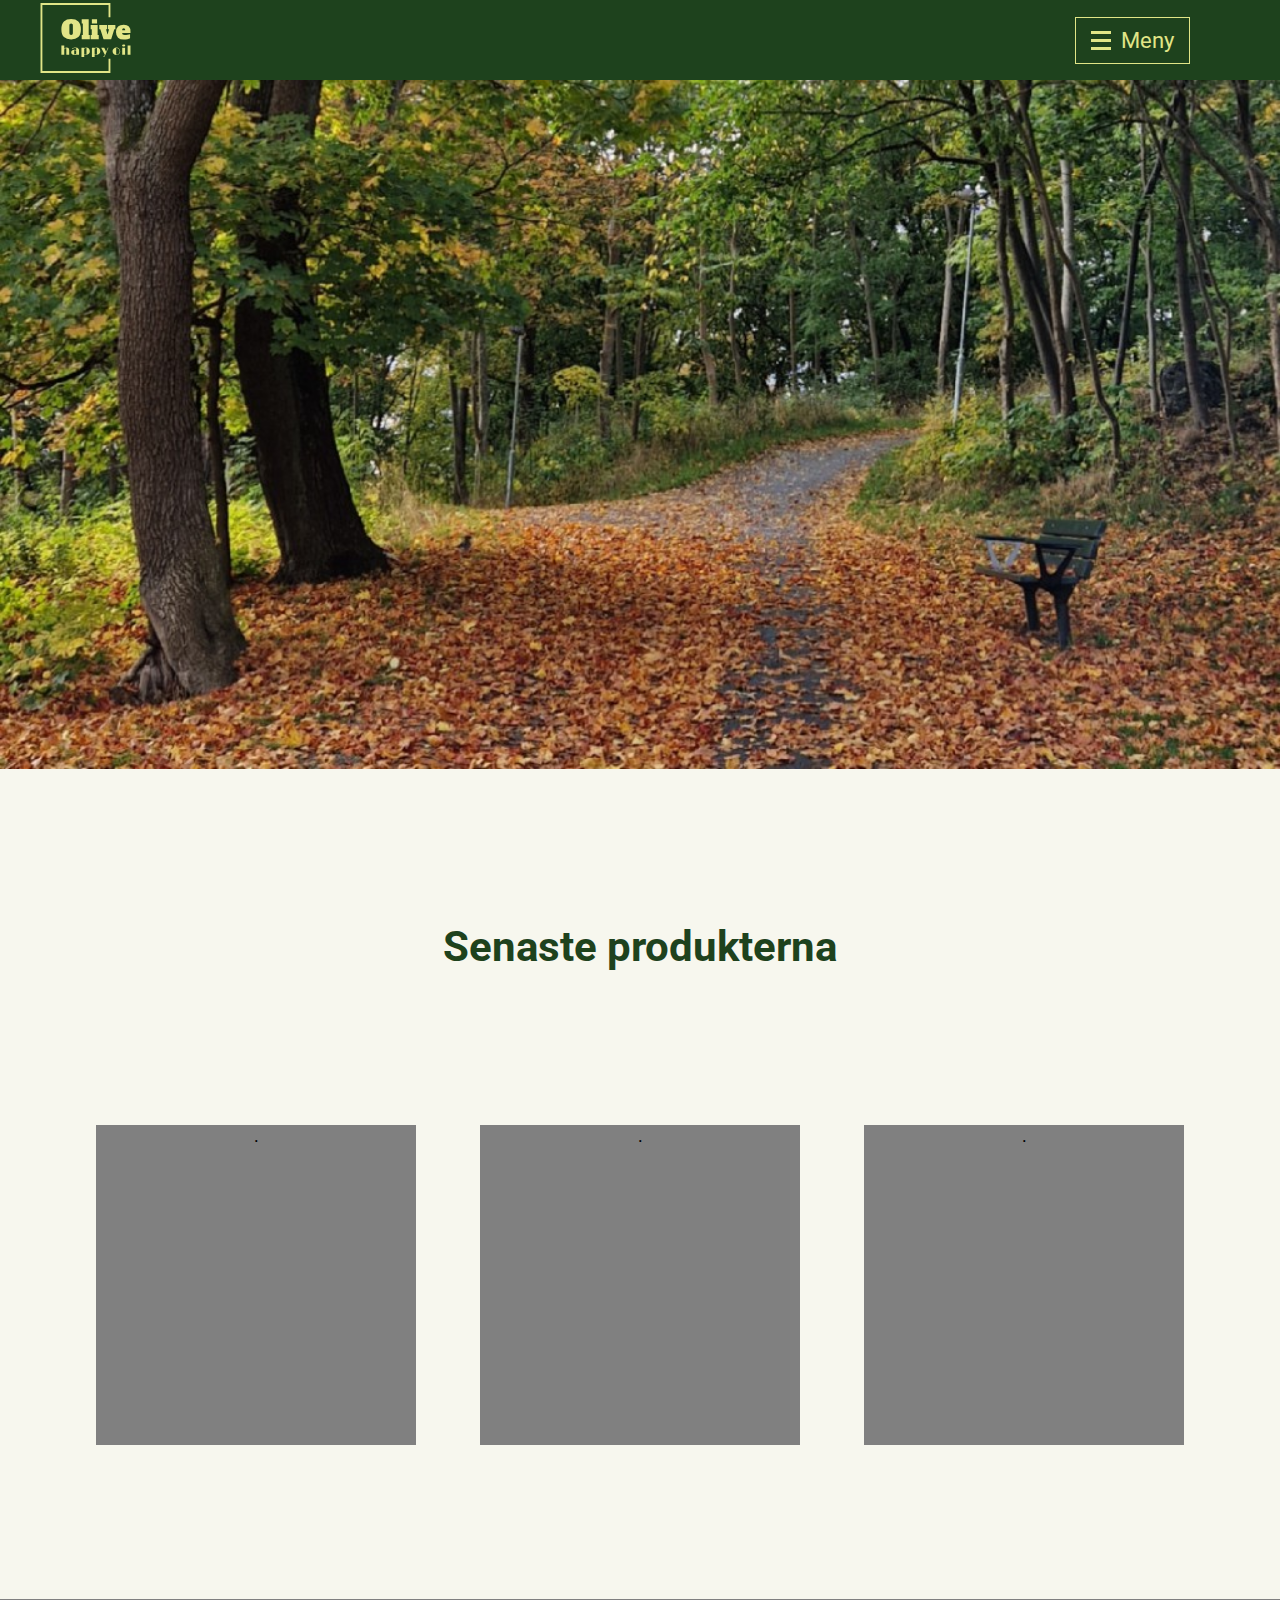
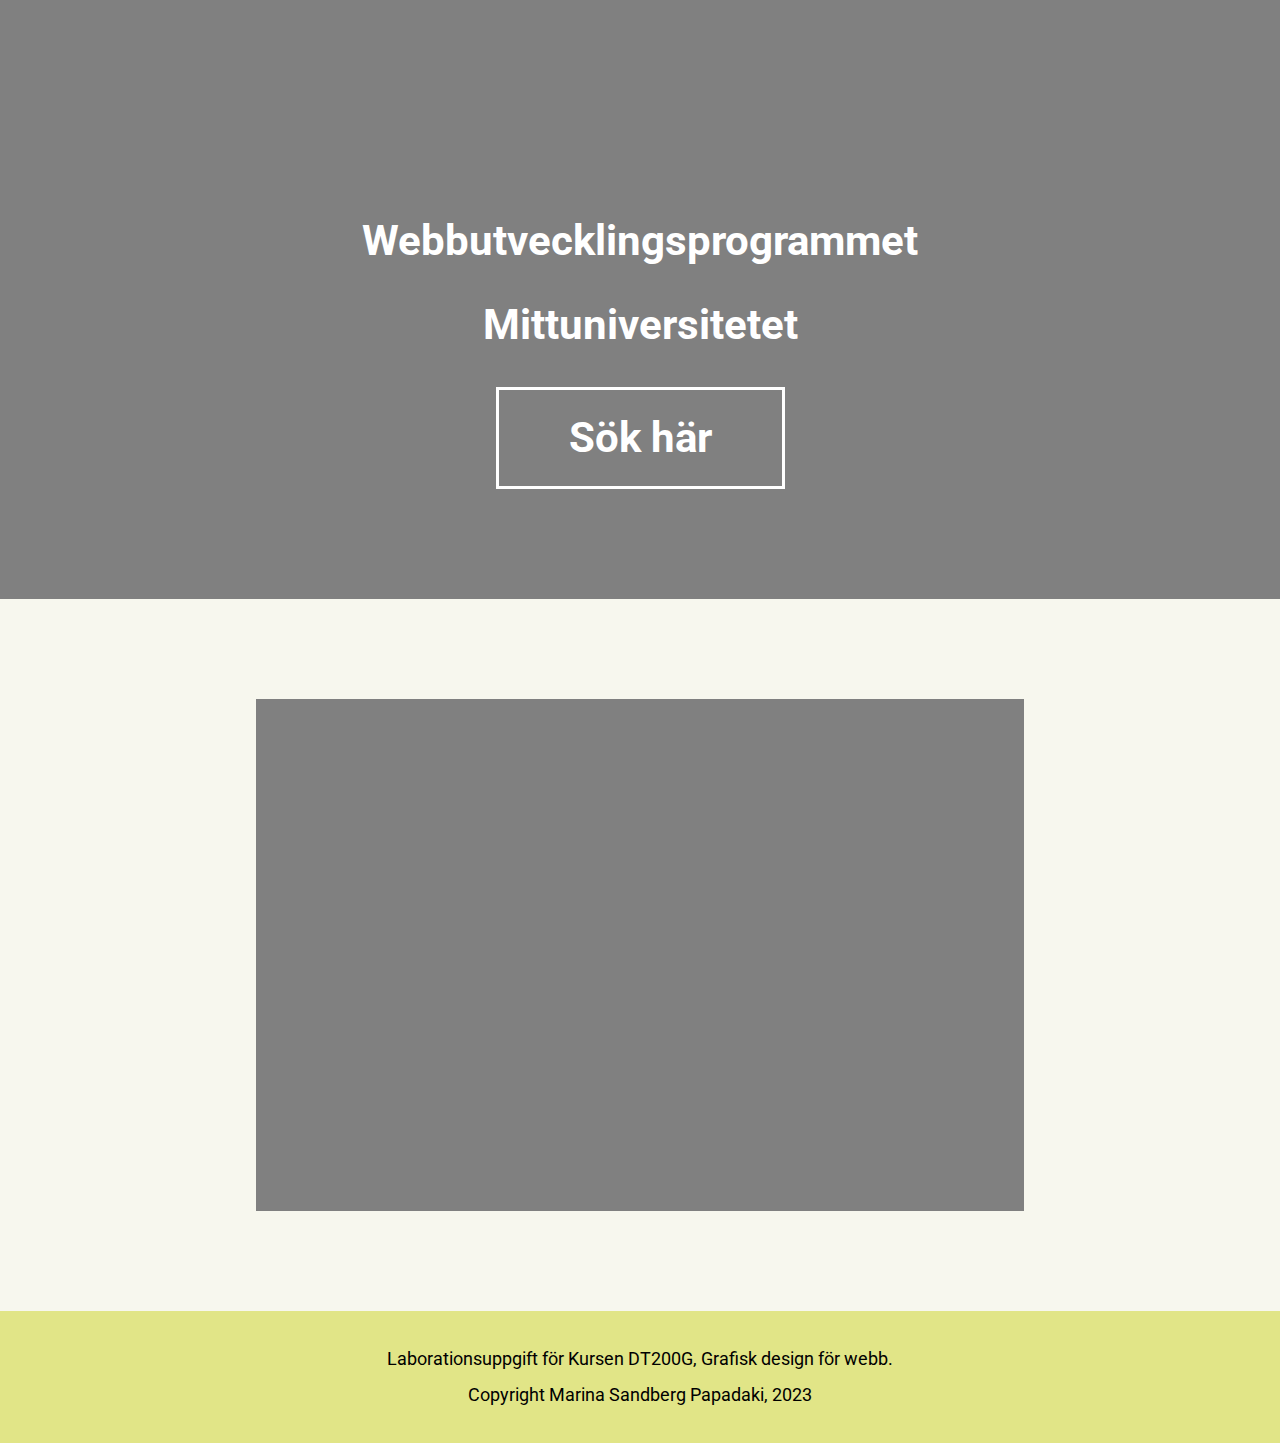
==== index.html @ 4b9b03b2 "banner images and responsiveness" ====
<!DOCTYPE html>
<html lang="en">
<head>
    <meta charset="UTF-8">
    <meta name="viewport" content="width=device-width, initial-scale=1.0">
    <title>Document</title>
    <link rel="preconnect" href="https://fonts.googleapis.com">
<link rel="preconnect" href="https://fonts.gstatic.com" crossorigin>
<link href="https://fonts.googleapis.com/css2?family=Roboto:wght@700&display=swap" rel="stylesheet">
<link rel="preconnect" href="https://fonts.googleapis.com">
<link rel="preconnect" href="https://fonts.gstatic.com" crossorigin>
<link href="https://fonts.googleapis.com/css2?family=Roboto:wght@400;700&display=swap" rel="stylesheet">
    <link rel="stylesheet" href="styles.css">
    <link rel="icon" type="image/x-icon" href="/images/favicon.ico">

</head>
<body>
    <header>
        <picture><a href="index.html"><img id="logo" src="images/logo.svg" alt="logo image"></a></picture>
        <!--Regular menu-->
        <ul id="regular">
            <h6><a href="">STARTSIDA</a></h6>
            <h6><a href="">OM MIG</a></h6>
            <h6><a href="">BILDBEHANDLING</a></h6>
        </ul>
        <!--Burger menu-->
        <button class="menu-btn open" id="open-menu">
            <span class="menu-icon">
                <span class="bars"></span>
                <span class="bars"></span>
                <span class="bars"></span>
            </span>
            <span class="menu-text">Meny</span>
        </button>
        <!-- navigering -->
        <nav id="nav-menu">
            <!-- Knapp som visas om mobilmenyn är utfälld -->
            <button class="menu-btn close" id="close-menu">
                <span class="menu-icon">
                    <span class="bars cross1"></span>
                    <span class="bars cross2"></span>
                </span>
                <span class="menu-text">Stäng</span>
            </button>
            <ul>
                <li><a href="#">Startsida</a></li>
                <li><a href="#">Om oss</a></li>
                <li><a href="#">Nyheter</a></li>
                <li><a href="#">Kontakt</a></li>
            </ul>
        </nav>
    </header>
    <section id="banner">
        <picture>
            <source media="(min-width: 1521px)" srcset="/images/stor_bild.jpg">
            <source media="(min-width: 801px)" srcset="/images/mellan_bild.jpg">
            <img src="/images/liten_bild.jpg">
        </picture>
    </section>
    <section id="products">
        <h1>Senaste produkterna</h1>
        <div>
            <picture class="product">.</picture>
            <picture class="product">.</picture>
            <picture class="product">.</picture>
        </div>
    </section>
    <section id="program">
        <h1 class="nowrap vit-text">Webbutvecklingsprogrammet <br> Mittuniversitetet</h1>
        <h1 class="wrap vit-text">Webbutvecklings-<br>programmet <br> Mittuniversitetet</h1>
        <button><h1 class="vit-text">Sök här</h1></button>
    </section>
    <section id="gif">
        <picture></picture>
    </section>
    <footer>
        Laborationsuppgift för Kursen DT200G, Grafisk design för webb. <br> Copyright Marina Sandberg Papadaki, 2023
    </footer>
    <script src="main.js"></script>
</body>
</html>
---- styles.css ----
* {
    margin: 0;
    padding: 0;
    margin-block: 0;
    padding-inline: 0;
    font-family: 'Roboto', sans-serif;
    font-size: 18px;
}

body {
    background-color: #F7F7EE;
}

h1 {
    font-size: 42px;
    font-weight: bold;
    color:  #1E421D;
}
h2 {
    font-size: 36px;
    font-weight: bold;
    color: #1E421D;
}
h3 {
    font-size: 32px;
    font-weight: bold;
}
h4 {
    font-size: 26px;
    font-weight: bold;
}
h5 {
    font-size: 23px;
    font-weight: bold;
}
h6 {
    font-size: 20px;
    font-weight: bold;
}

header {
    position: fixed;
    width: 100vw;
    background-color:   #1E421D;
    display: grid;
    grid-template-rows: auto;
    grid-template-columns: 60% 40%;
    justify-items:left;
    align-items: center;
    height: 80px;
}
#logo{
    margin-left: 40px;
}
/*-MENU-*/
nav {
    display: none;
    background-color: #1E421D;
    box-shadow: 0 0px 10px rgba(0, 0, 0, 0.71);
    font-size: 1.4em;
    position: absolute;
    right: 0;
    top: 0;
    height: 100vh;
    width: 250px;
}

#open-menu {
    display: none;
}

nav ul {
    width: 100%;
    list-style-type: none;
    text-align: center;
    margin: 0 auto;
    padding: 0;
}

nav li {
    padding: 0.8em 0;
    width: 100%;
}

nav a {
    color: #E1E587;
    text-decoration: none;
    padding: 0 1em;
}

nav li:hover {
    font-weight: bold;
    cursor: pointer;
}

/* Meny knapp, öppna meny */
.menu-btn {
    display: flex;
    align-items: center;
    padding: 8px 15px;
    border: #E1E587 solid 1.5px;
    cursor: pointer;
}

.open {
    margin: 0 0 0 24vw;
}

.menu-btn:hover {
    box-shadow: 0 0px 5px  #E1E587;;
}

.menu-icon {
    margin-right: 10px;
}

/* de tre svarta strecken (hamburg-icon) */
.bars {
    display: block;
    width: 20px;
    height: 3px;
    background-color: #E1E587;
    margin: 5px 0;
}

.menu-text {
    font-size: 1.2em;
    color: #E1E587;
}

/* Meny knapp, stäng */
.close {
    margin: 1em 1.5em;
    padding: 10px 15px;
}

/* Roterar två lodräda streck, till ett kryss */
.cross1 {
    width: 25px;
    transform: rotate(45deg);
    position: relative;
    top: 5px;
}

.cross2 {
    width: 25px;
    transform: rotate(135deg);
    position: relative;
    top: -3px;
}

#regular {
    margin-left: 210px;
    display: grid;
    grid-template-rows: auto;
    grid-template-columns: max-content max-content max-content;
    column-gap: 30px;
}

#regular a {
    text-decoration: none;
    color:#E1E587;
}

#banner picture{
    display: block;
    width: 100%;
    max-width: 100%;
    height: auto;
}

#banner picture img {
    display: block;
    width: 100%;
    height: auto;
}

#products {
    margin: 3vw 10vw 12vw 10vw;
    text-align: center;
}

.product {
    background-color: grey;
    height: 20vw;
    width: 20vw;
}

#products div {
    margin-top: 50px;
    display: grid;
    grid-template-rows: auto;
    grid-template-columns: auto auto auto;
    justify-items: center;
    align-items: center;
}

#program {
    height: 400px;
    background-color: grey;
    text-align: center;
    padding-top: 200px;
}

.vit-text {
    color: white;
    line-height: 2;
}

.wrap {
    display: none;
}

button {
    border: solid 3px white;
    background-color: transparent;
    margin-top: 20px;
    padding: 6px 70px;
    box-shadow: 3;
}

#gif {
    display: block;
    margin-left: auto;
    margin-right: auto;
    height: 30vw;
    width: 40vw;
    margin-top: 150px;
    margin-bottom: 150px;
    background-color: grey;
    justify-content: center;
}

footer {
    background-color: #E1E587;
    text-align: center;
    padding-top: 30px;
    padding-bottom: 30px;
    line-height: 2;
}

/*-RESPONSIVENESS-*/

@media only screen and (max-width: 1521px) {
    #regular {
        display: none;
    }
    #open-menu {
        display:flex;
    }
    .product {
        height: 25vw;
        width: 25vw;
    }
    #products {
        margin: 12vw 5vw 12vw 5vw;
        text-align: center;
    }
    #products div {
        margin-top: 12vw;
    }
    #gif {
        height: 40vw;
        width: 60vw;
        margin-top: 100px;
        margin-bottom: 100px;
    }
}

@media only screen and (max-width: 801px) {
    .open {
        margin: 0 0 0 10vw;
    }
    .product {
        height: 60vw;
        width: 60vw;
    }
    #products div {
        display: grid;
        grid-template-rows: auto auto auto;
        grid-template-columns: auto;
        row-gap: 20px;
        place-items: center;
    }
    .nowrap {
        display: none;
    }
    .wrap{
        display: contents;
    }
    #gif {
        height: 40vw;
        width: 60vw;
        margin-top: 100px;
        margin-bottom: 100px;
    }
}
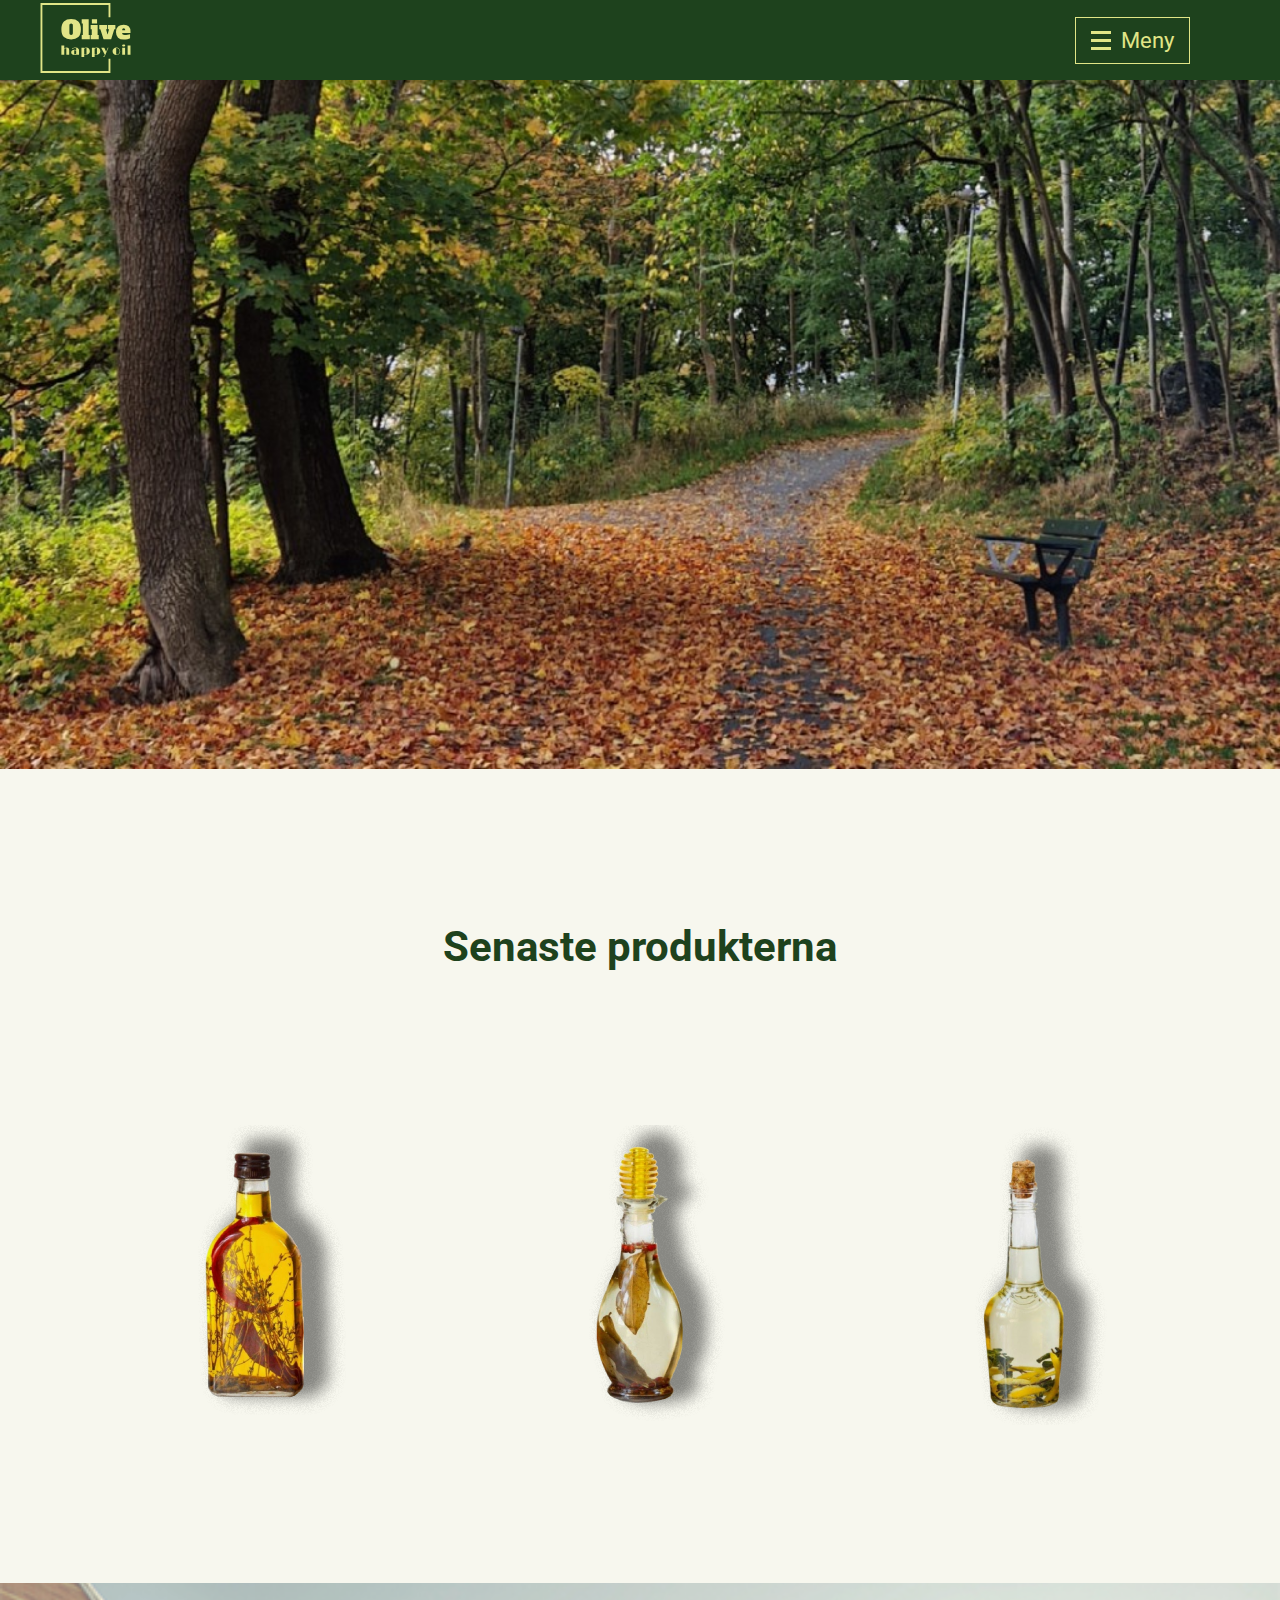
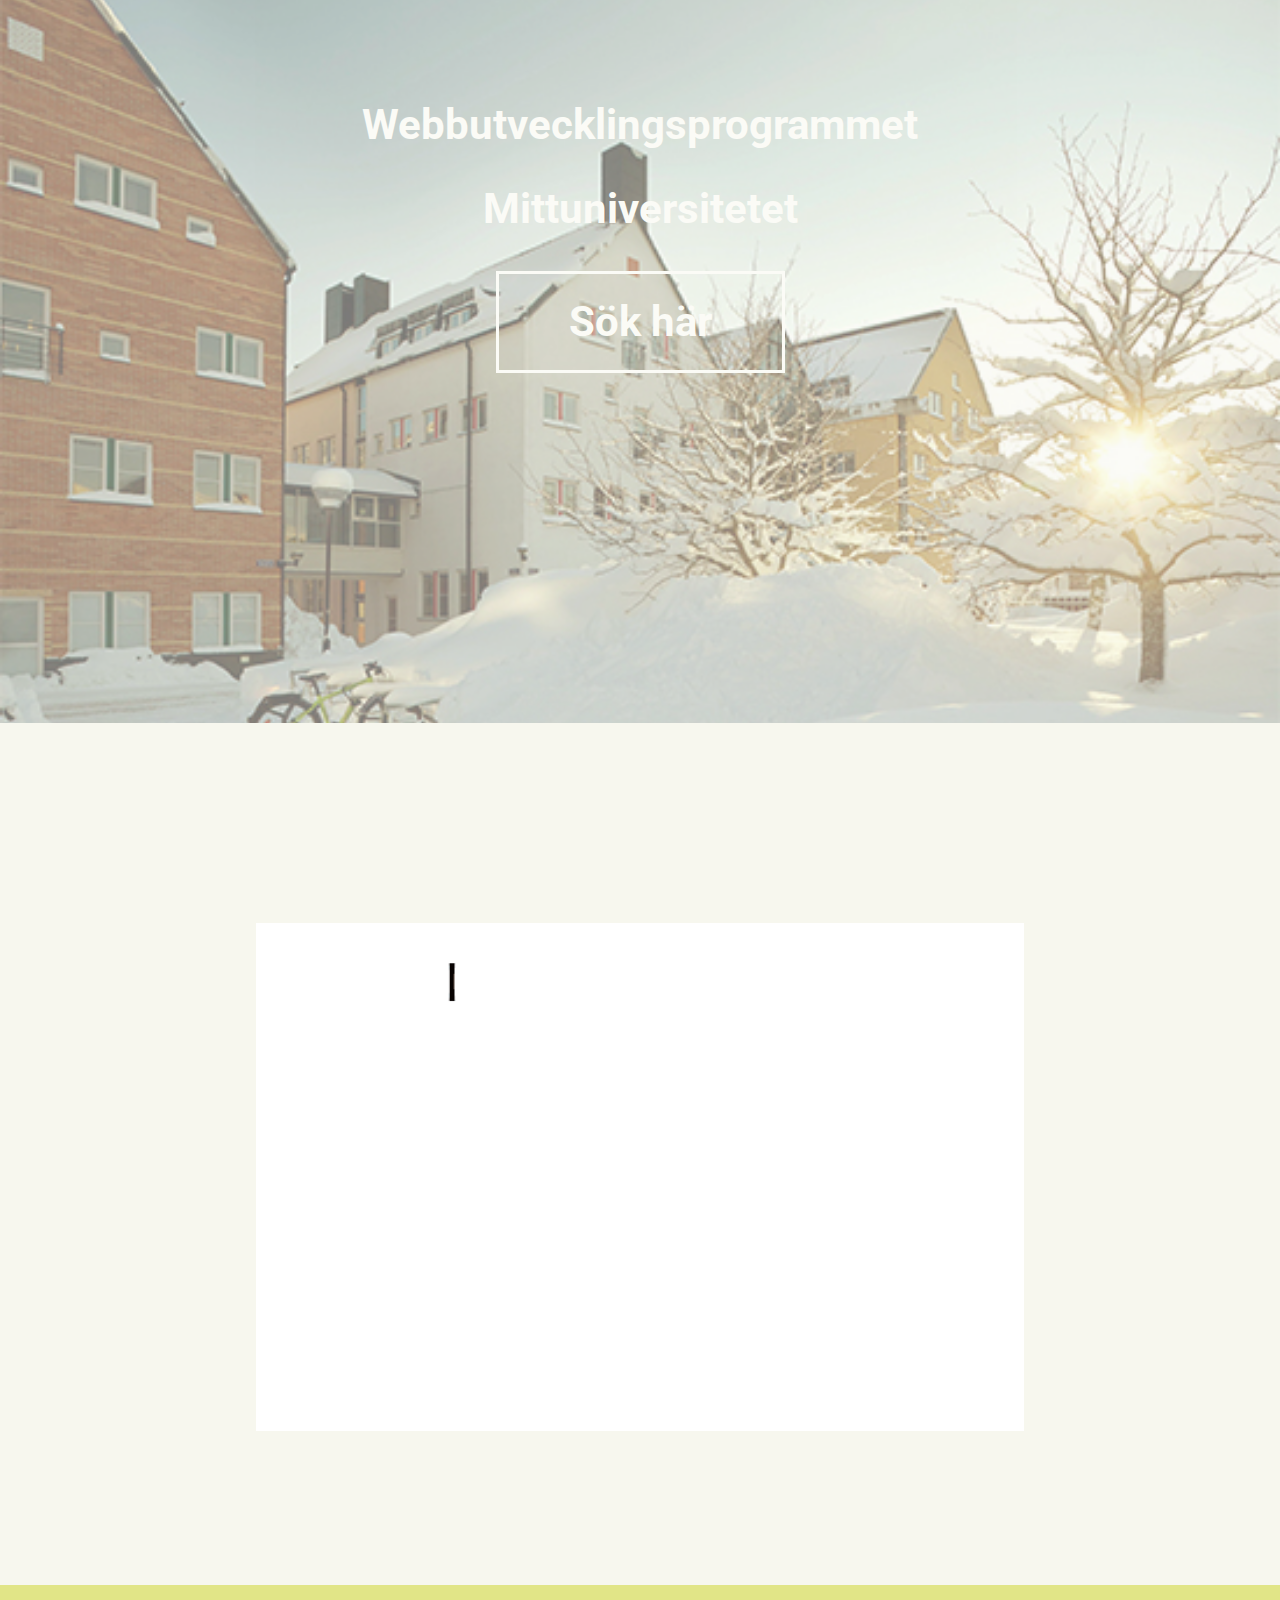
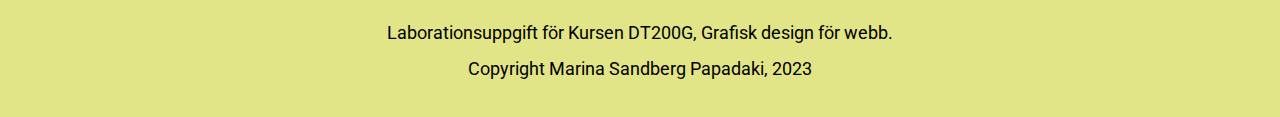
==== commit 397d9063: "gif" ====
--- a/index.html
+++ b/index.html
@@ -19,9 +19,9 @@
         <picture><a href="index.html"><img id="logo" src="images/logo.svg" alt="logo image"></a></picture>
         <!--Regular menu-->
         <ul id="regular">
-            <h6><a href="">STARTSIDA</a></h6>
-            <h6><a href="">OM MIG</a></h6>
-            <h6><a href="">BILDBEHANDLING</a></h6>
+            <h6><a href="index.html">STARTSIDA</a></h6>
+            <h6><a href="om mig.html">OM MIG</a></h6>
+            <h6><a href="bildbehandling.html">BILDBEHANDLING</a></h6>
         </ul>
         <!--Burger menu-->
         <button class="menu-btn open" id="open-menu">
@@ -43,10 +43,9 @@
                 <span class="menu-text">Stäng</span>
             </button>
             <ul>
-                <li><a href="#">Startsida</a></li>
-                <li><a href="#">Om oss</a></li>
-                <li><a href="#">Nyheter</a></li>
-                <li><a href="#">Kontakt</a></li>
+                <li><a href="index.html">Startsida</a></li>
+                <li><a href="om mig.html">Om mig</a></li>
+                <li><a href="bildbehandling.html">Bildbehandling</a></li>
             </ul>
         </nav>
     </header>
@@ -60,9 +59,9 @@
     <section id="products">
         <h1>Senaste produkterna</h1>
         <div>
-            <picture class="product">.</picture>
-            <picture class="product">.</picture>
-            <picture class="product">.</picture>
+            <picture class="product"><img src="/images/frilaggning01.png"></picture>
+            <picture class="product"><img src="/images/frilaggning02.png"></picture>
+            <picture class="product"><img src="/images/frilaggning03.png"></picture>
         </div>
     </section>
     <section id="program">
@@ -71,7 +70,7 @@
         <button><h1 class="vit-text">Sök här</h1></button>
     </section>
     <section id="gif">
-        <picture></picture>
+        <img src="/images/reklam_banner.gif" alt="reklam banner">
     </section>
     <footer>
         Laborationsuppgift för Kursen DT200G, Grafisk design för webb. <br> Copyright Marina Sandberg Papadaki, 2023
--- a/styles.css
+++ b/styles.css
@@ -175,15 +175,9 @@
     height: auto;
 }
 
-#products {
+#products, #about {
     margin: 3vw 10vw 12vw 10vw;
     text-align: center;
-}
-
-.product {
-    background-color: grey;
-    height: 20vw;
-    width: 20vw;
 }
 
 #products div {
@@ -195,11 +189,69 @@
     align-items: center;
 }
 
+#products div img {
+    grid-row: 1 / 4;
+    grid-column: 1;
+}
+
+#bildbehandling {
+    margin: 3vw 10vw 6vw 10vw;
+    display: grid;
+    grid-template-rows: auto;
+    grid-template-columns: auto;
+    place-items: center;
+    text-align: center;
+}
+
+.behandlade img {
+    width: 35vw;
+    height: auto;
+    margin: 30px;
+}
+
+#bildbehandling div {
+    display: grid;
+    grid-template-rows: auto;
+    grid-template-columns: auto auto;
+    justify-items: center;
+    align-items: center;
+}
+
+#name {
+    grid-row: 1;
+    grid-column: 2;
+}
+
+#about>div {
+    margin-top: 50px;
+    display: grid;
+    grid-template-rows: auto;
+    grid-template-columns: auto auto;
+    place-items: auto;
+    padding: 30px;
+    column-gap: 60px;
+}
+
+.about-text {
+    margin: 20px;
+    line-height: 30px;
+    text-align: justify;
+}
+#profile img{
+    border-radius: 500px;
+}
 #program {
-    height: 400px;
-    background-color: grey;
+    height: 25vw;
+    width: 100vw;
+    align-items: center;
     text-align: center;
     padding-top: 200px;
+    background-image: url("/images/fargsticka.jpg");
+    position: relative;
+    z-index: -1;
+    opacity: 0.5;
+    background-size: cover;
+    background-position: center;
 }
 
 .vit-text {
@@ -219,16 +271,9 @@
     box-shadow: 3;
 }
 
-#gif {
-    display: block;
-    margin-left: auto;
-    margin-right: auto;
-    height: 30vw;
-    width: 40vw;
-    margin-top: 150px;
-    margin-bottom: 150px;
-    background-color: grey;
-    justify-content: center;
+#gif img{
+    width: 60vw;
+    margin: 150px auto 150px 20vw ;
 }
 
 footer {
@@ -248,10 +293,6 @@
     #open-menu {
         display:flex;
     }
-    .product {
-        height: 25vw;
-        width: 25vw;
-    }
     #products {
         margin: 12vw 5vw 12vw 5vw;
         text-align: center;
@@ -259,22 +300,59 @@
     #products div {
         margin-top: 12vw;
     }
-    #gif {
-        height: 40vw;
+    #program{
+        padding-top: 100px;
+        height: 50vw;
+        margin-top: 100px;
+        margin-bottom: 50px;
+    }
+}
+
+@media only screen and (max-width: 751px) {
+    .open {
+        margin: 0 0 0 8vw;
+    }
+    .nowrap {
+        display: none;
+    }
+    .wrap{
+        display: contents;
+    }
+    h1 {
+        font-size: 30px;
+    }
+    #program{
+        padding-top: 40px;
+        height: 75vw;
+        margin-top: 50px;
+        margin-bottom: 50px;
+    }
+
+
+    .behandlade img {
         width: 60vw;
-        margin-top: 100px;
-        margin-bottom: 100px;
-    }
-}
-
-@media only screen and (max-width: 801px) {
-    .open {
-        margin: 0 0 0 10vw;
-    }
-    .product {
-        height: 60vw;
-        width: 60vw;
-    }
+    }
+    
+    #bildbehandling div {
+        display: grid;
+        grid-template-rows: auto auto;
+        grid-template-columns: auto;
+    }
+
+    #profile img{
+        width: 70vw;
+        border-radius: 500px;
+    }
+    #about>div {
+        padding: 10px;
+    }
+    .about-text {
+        margin: 10px;
+        line-height: 30px;
+    }
+}
+
+@media only screen and (max-width: 1000px) {
     #products div {
         display: grid;
         grid-template-rows: auto auto auto;
@@ -282,16 +360,12 @@
         row-gap: 20px;
         place-items: center;
     }
-    .nowrap {
-        display: none;
-    }
-    .wrap{
-        display: contents;
-    }
-    #gif {
-        height: 40vw;
-        width: 60vw;
-        margin-top: 100px;
-        margin-bottom: 100px;
+    #about>div {
+        row-gap: 30px;
+        grid-template-columns: auto;
+    }
+    #gif img{
+        width: 80vw;
+        margin: 100px auto 100px 10vw ;
     }
 }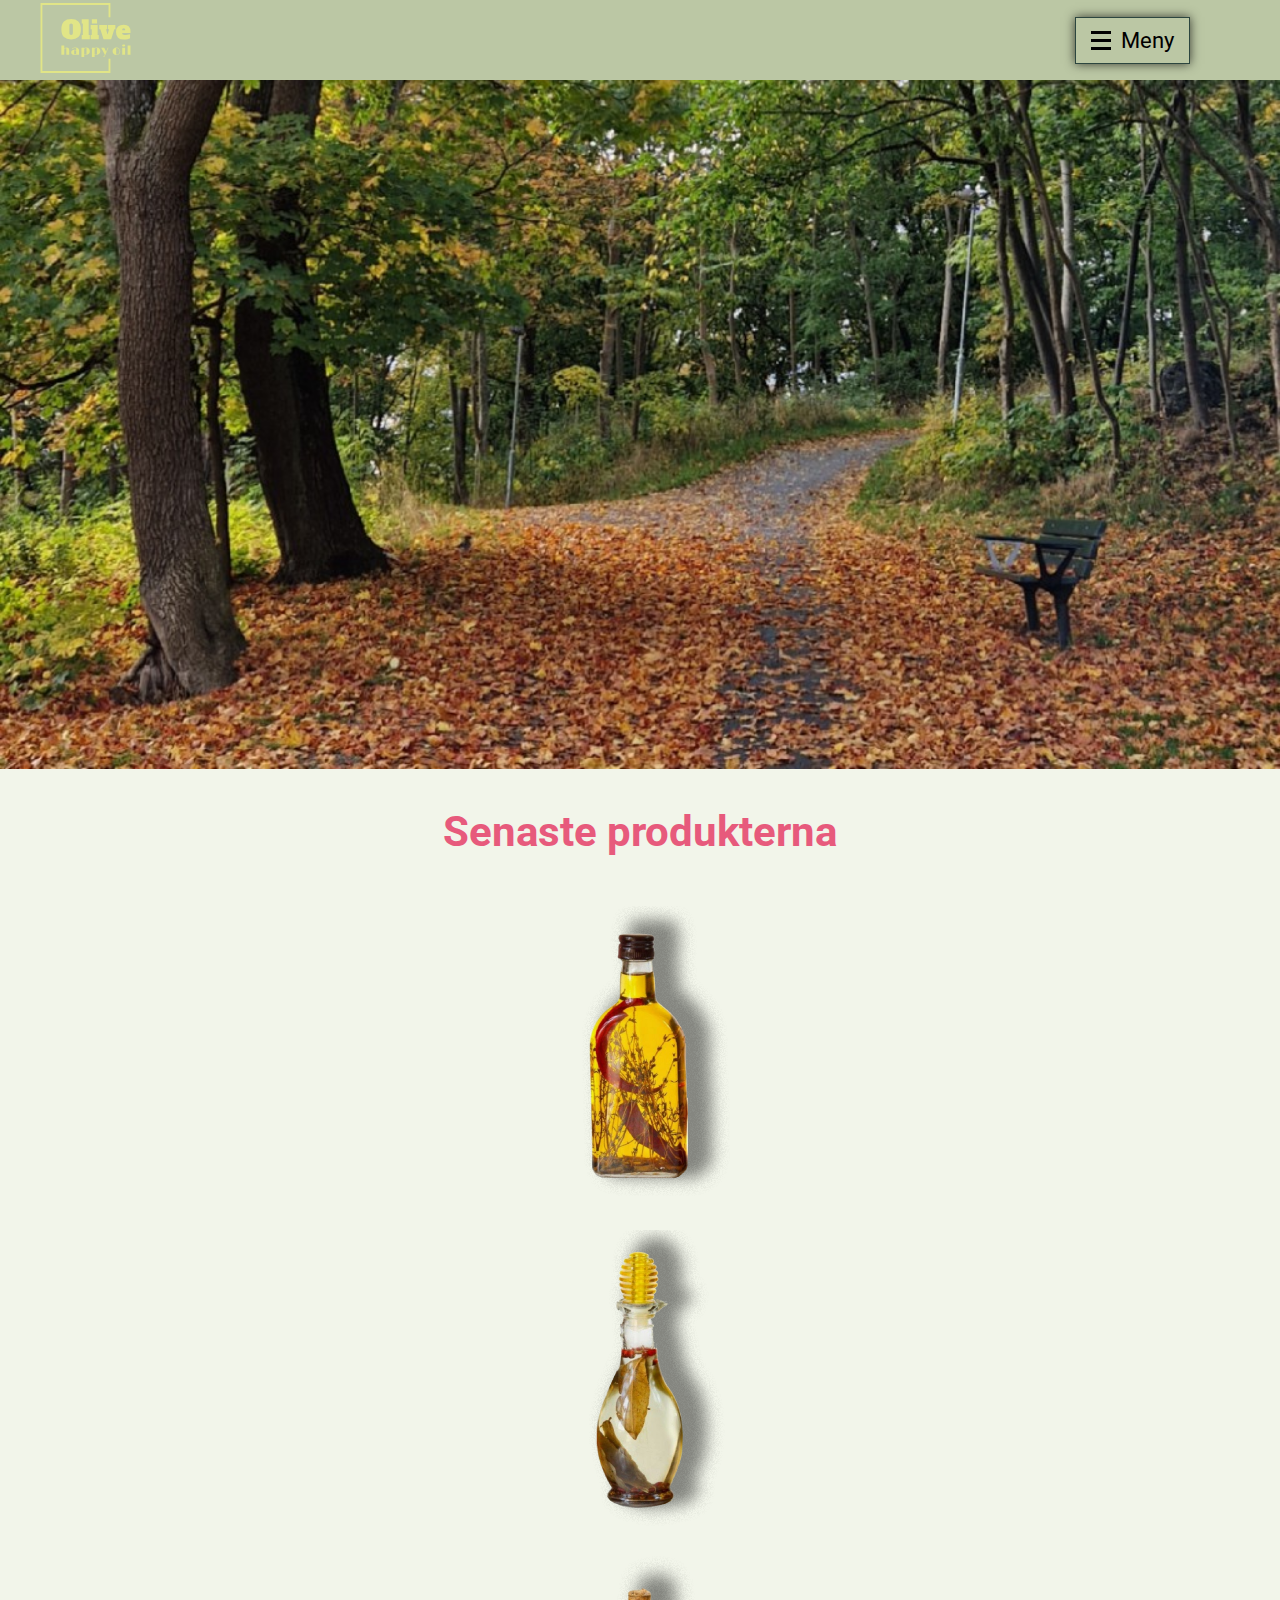
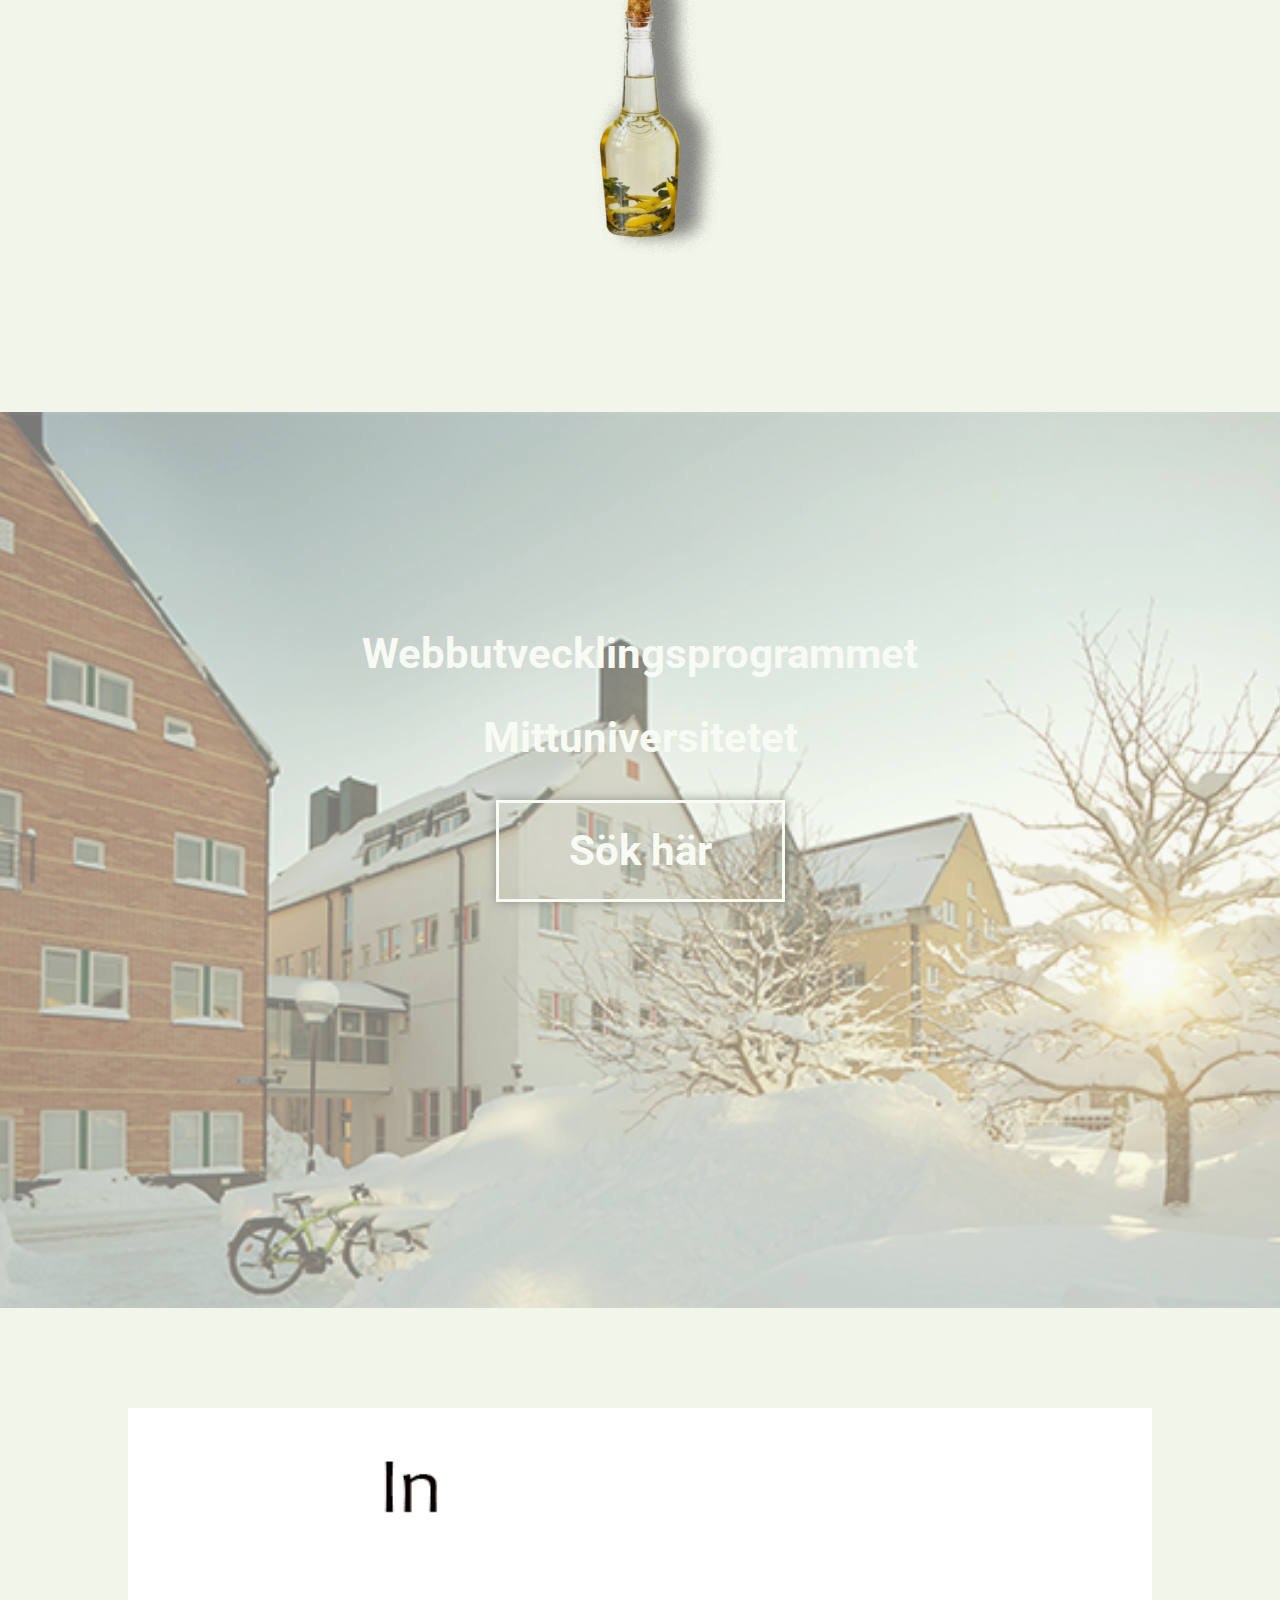
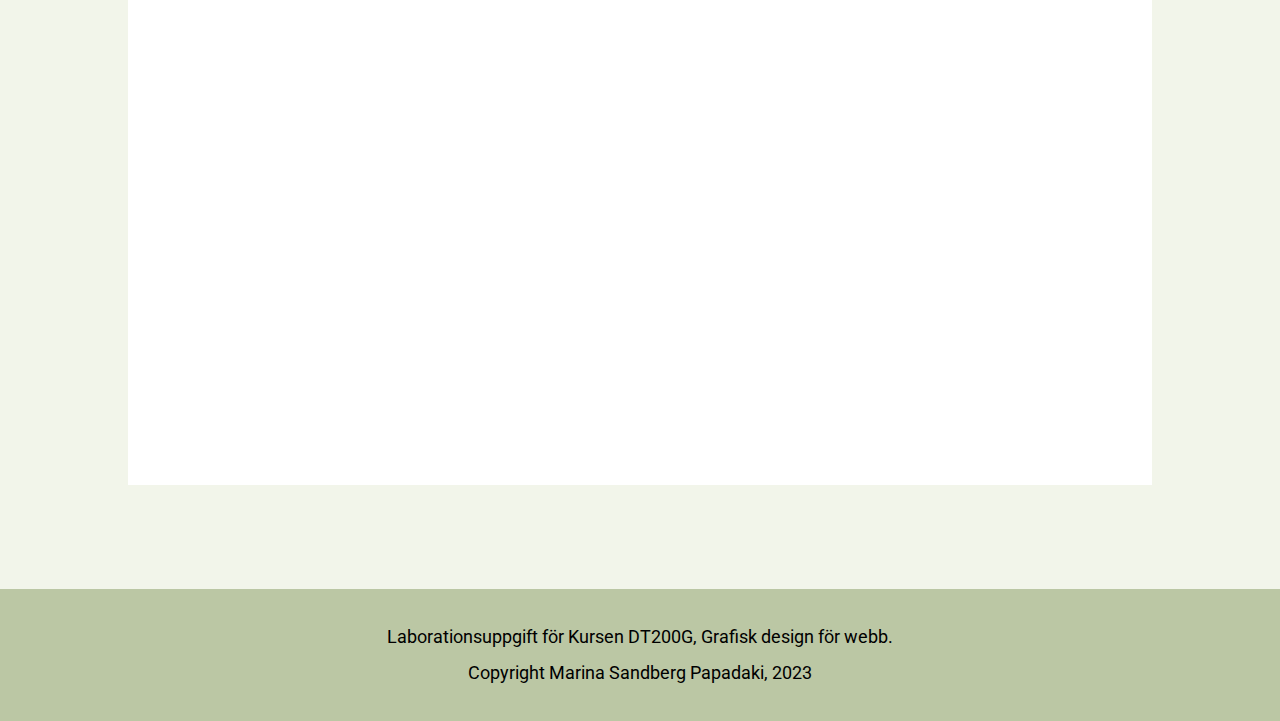
==== commit 8b69059a: "div" ====
--- a/index.html
+++ b/index.html
@@ -11,7 +11,7 @@
 <link rel="preconnect" href="https://fonts.gstatic.com" crossorigin>
 <link href="https://fonts.googleapis.com/css2?family=Roboto:wght@400;700&display=swap" rel="stylesheet">
     <link rel="stylesheet" href="styles.css">
-    <link rel="icon" type="image/x-icon" href="/images/favicon.ico">
+    <link rel="icon" type="image/x-icon" href="images/favicon.ico">
 
 </head>
 <body>
@@ -43,38 +43,38 @@
                 <span class="menu-text">Stäng</span>
             </button>
             <ul>
-                <li><a href="index.html">Startsida</a></li>
-                <li><a href="om mig.html">Om mig</a></li>
-                <li><a href="bildbehandling.html">Bildbehandling</a></li>
+                <li><a href="index.html">STARTSIDA</a></li>
+                <li><a href="om mig.html">OM MIG</a></li>
+                <li><a href="bildbehandling.html">BILDBEHANDLING</a></li>
             </ul>
         </nav>
     </header>
     <section id="banner">
         <picture>
-            <source media="(min-width: 1521px)" srcset="/images/stor_bild.jpg">
-            <source media="(min-width: 801px)" srcset="/images/mellan_bild.jpg">
-            <img src="/images/liten_bild.jpg">
+            <source media="(min-width: 1521px)" srcset="images/stor_bild.jpg">
+            <source media="(min-width: 801px)" srcset="images/mellan_bild.jpg">
+            <img src="images/liten_bild.jpg">
         </picture>
     </section>
     <section id="products">
         <h1>Senaste produkterna</h1>
         <div>
-            <picture class="product"><img src="/images/frilaggning01.png"></picture>
-            <picture class="product"><img src="/images/frilaggning02.png"></picture>
-            <picture class="product"><img src="/images/frilaggning03.png"></picture>
+            <picture class="product"><img src="images/frilaggning01.png"></picture>
+            <picture class="product"><img src="images/frilaggning02.png"></picture>
+            <picture class="product"><img src="images/frilaggning03.png"></picture>
         </div>
     </section>
     <section id="program">
         <h1 class="nowrap vit-text">Webbutvecklingsprogrammet <br> Mittuniversitetet</h1>
-        <h1 class="wrap vit-text">Webbutvecklings-<br>programmet <br> Mittuniversitetet</h1>
+        <h1 class="wrap vit-text">Webbutvecklings-<br>programmet <br> Mittuniversitetet <br></h1>
         <button><h1 class="vit-text">Sök här</h1></button>
     </section>
     <section id="gif">
-        <img src="/images/reklam_banner.gif" alt="reklam banner">
+        <img src="images/reklam_banner.gif" alt="reklam banner">
     </section>
     <footer>
         Laborationsuppgift för Kursen DT200G, Grafisk design för webb. <br> Copyright Marina Sandberg Papadaki, 2023
     </footer>
     <script src="main.js"></script>
 </body>
-</html>+</html>
--- a/styles.css
+++ b/styles.css
@@ -5,43 +5,54 @@
     padding-inline: 0;
     font-family: 'Roboto', sans-serif;
     font-size: 18px;
+    box-sizing: border-box;
 }
 
 body {
-    background-color: #F7F7EE;
+    background-color: #F2F5EA;
+    margin: 0;
+    overflow-x: hidden;
+    --pink:#E75A7C;
+    --dark:#2C463F;
+    --green:#BBC7A4;
+    
 }
 
 h1 {
     font-size: 42px;
     font-weight: bold;
-    color:  #1E421D;
+    color:  var(--pink);
 }
 h2 {
     font-size: 36px;
     font-weight: bold;
-    color: #1E421D;
+    color: var(--pink);
 }
 h3 {
     font-size: 32px;
     font-weight: bold;
+    color: var(--dark);
 }
 h4 {
     font-size: 26px;
     font-weight: bold;
+    color: var(--dark);
 }
 h5 {
     font-size: 23px;
     font-weight: bold;
+    color: var(--dark);
 }
 h6 {
     font-size: 20px;
     font-weight: bold;
+    color: var(--dark);
 }
 
 header {
     position: fixed;
     width: 100vw;
-    background-color:   #1E421D;
+    background-color:var(--green);
     display: grid;
     grid-template-rows: auto;
     grid-template-columns: 60% 40%;
@@ -55,7 +66,7 @@
 /*-MENU-*/
 nav {
     display: none;
-    background-color: #1E421D;
+    background-color: var(--green);
     box-shadow: 0 0px 10px rgba(0, 0, 0, 0.71);
     font-size: 1.4em;
     position: absolute;
@@ -83,7 +94,7 @@
 }
 
 nav a {
-    color: #E1E587;
+    color: black;
     text-decoration: none;
     padding: 0 1em;
 }
@@ -98,7 +109,7 @@
     display: flex;
     align-items: center;
     padding: 8px 15px;
-    border: #E1E587 solid 1.5px;
+    border: var(--dark) solid 1.5px;
     cursor: pointer;
 }
 
@@ -107,7 +118,7 @@
 }
 
 .menu-btn:hover {
-    box-shadow: 0 0px 5px  #E1E587;;
+    box-shadow: 0 0px 5px  var(--dark);;
 }
 
 .menu-icon {
@@ -119,13 +130,13 @@
     display: block;
     width: 20px;
     height: 3px;
-    background-color: #E1E587;
+    background-color: black;
     margin: 5px 0;
 }
 
 .menu-text {
     font-size: 1.2em;
-    color: #E1E587;
+    color: black;
 }
 
 /* Meny knapp, stäng */
@@ -159,24 +170,28 @@
 
 #regular a {
     text-decoration: none;
-    color:#E1E587;
-}
-
-#banner picture{
+    color:black;
+}
+#banner {
+    overflow: hidden;
+    max-width: 100vw;
+}
+
+#banner picture img {
+    width: 100%;
+    height: auto; 
     display: block;
-    width: 100%;
-    max-width: 100%;
-    height: auto;
-}
-
-#banner picture img {
-    display: block;
-    width: 100%;
-    height: auto;
+    margin: 0 auto;
 }
 
 #products, #about {
-    margin: 3vw 10vw 12vw 10vw;
+    margin: 3vw auto 12vw auto;
+    text-align: center;
+}
+
+#products {
+    width: 60vw;
+    place-items: center;
     text-align: center;
 }
 
@@ -246,7 +261,7 @@
     align-items: center;
     text-align: center;
     padding-top: 200px;
-    background-image: url("/images/fargsticka.jpg");
+    background-image: url("images/fargsticka.jpg");
     position: relative;
     z-index: -1;
     opacity: 0.5;
@@ -268,7 +283,7 @@
     background-color: transparent;
     margin-top: 20px;
     padding: 6px 70px;
-    box-shadow: 3;
+    box-shadow: 0 0px 10px rgba(0, 0, 0, 0.71);
 }
 
 #gif img{
@@ -277,7 +292,8 @@
 }
 
 footer {
-    background-color: #E1E587;
+    width: 100vw;
+    background-color: var(--green);
     text-align: center;
     padding-top: 30px;
     padding-bottom: 30px;
@@ -286,17 +302,7 @@
 
 /*-RESPONSIVENESS-*/
 
-@media only screen and (max-width: 1521px) {
-    #regular {
-        display: none;
-    }
-    #open-menu {
-        display:flex;
-    }
-    #products {
-        margin: 12vw 5vw 12vw 5vw;
-        text-align: center;
-    }
+@media only screen and (min-width: 1501px) {
     #products div {
         margin-top: 12vw;
     }
@@ -328,7 +334,6 @@
         margin-bottom: 50px;
     }
 
-
     .behandlade img {
         width: 60vw;
     }
@@ -352,7 +357,13 @@
     }
 }
 
-@media only screen and (max-width: 1000px) {
+@media only screen and (max-width: 1500px) {
+    #regular {
+        display: none;
+    }
+    #open-menu {
+        display:flex;
+    }
     #products div {
         display: grid;
         grid-template-rows: auto auto auto;
@@ -360,6 +371,10 @@
         row-gap: 20px;
         place-items: center;
     }
+
+    #program{
+        height: 70vw;
+    }
     #about>div {
         row-gap: 30px;
         grid-template-columns: auto;
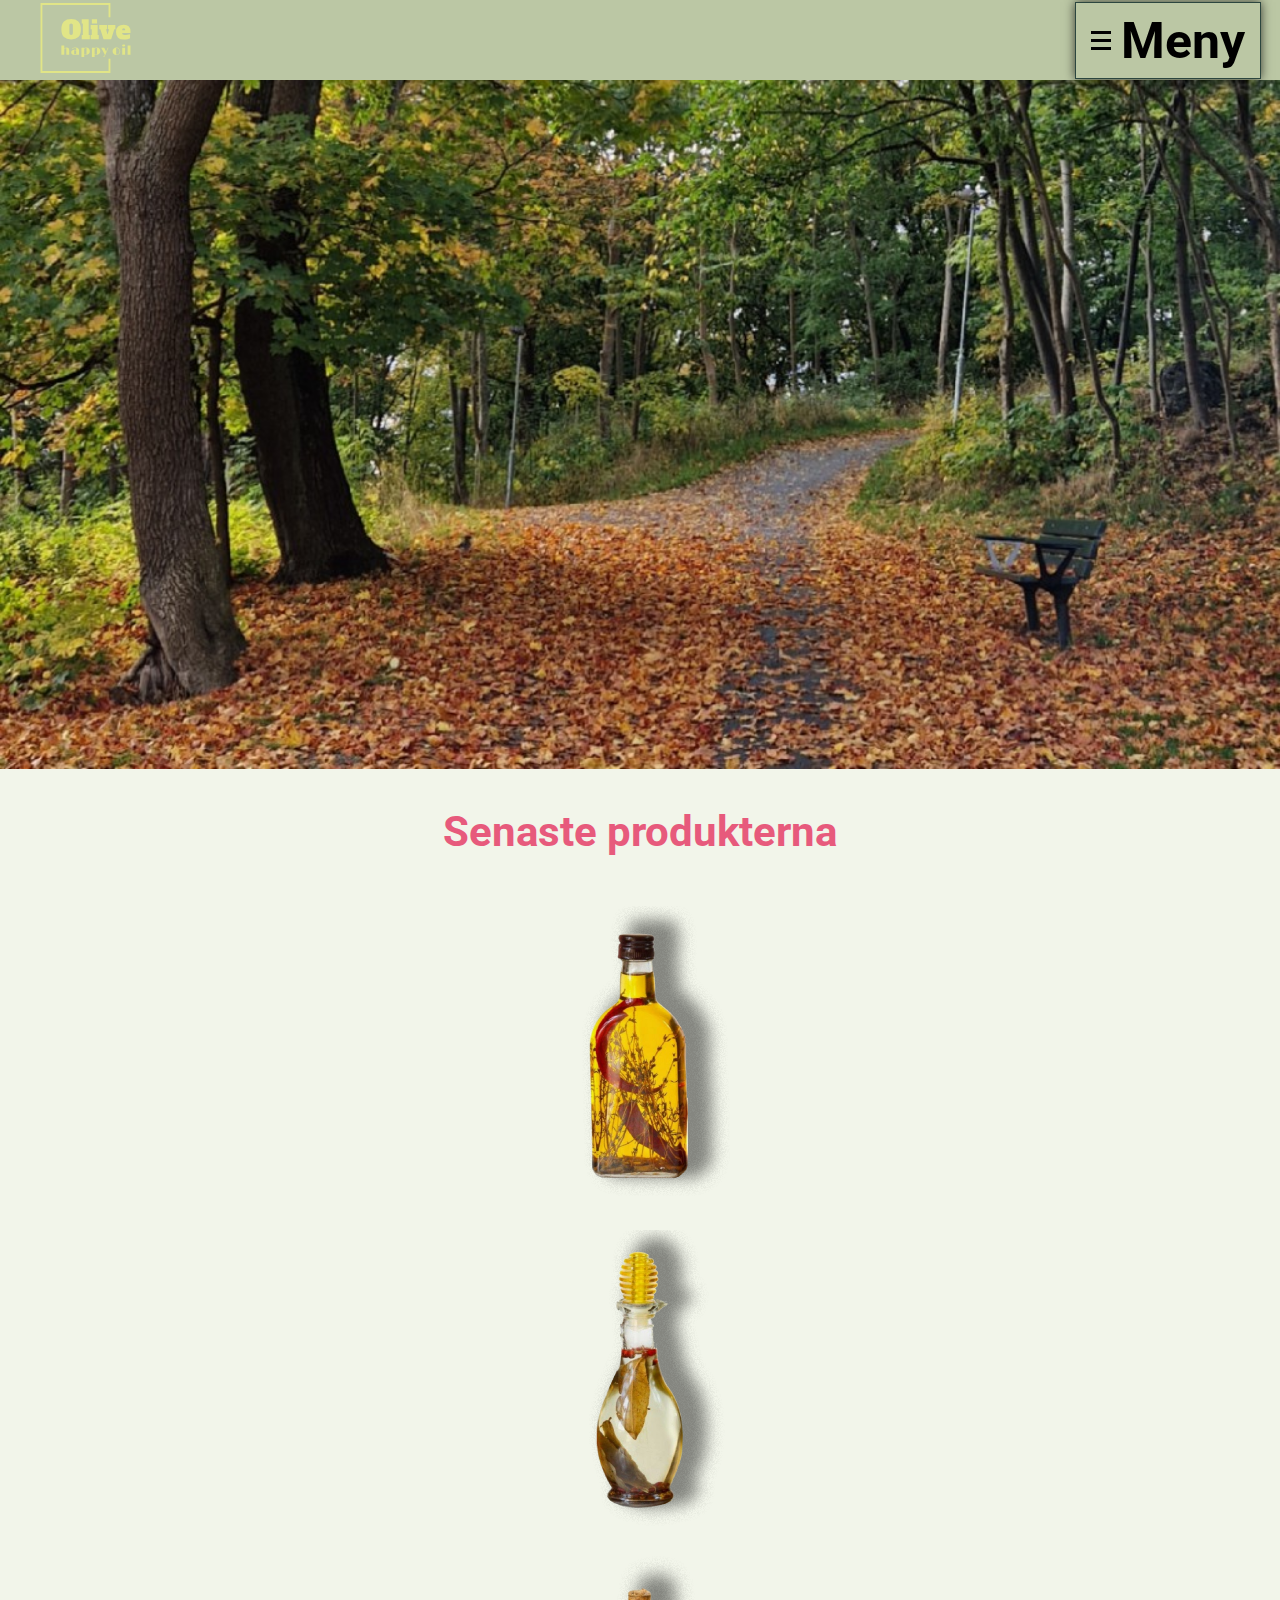
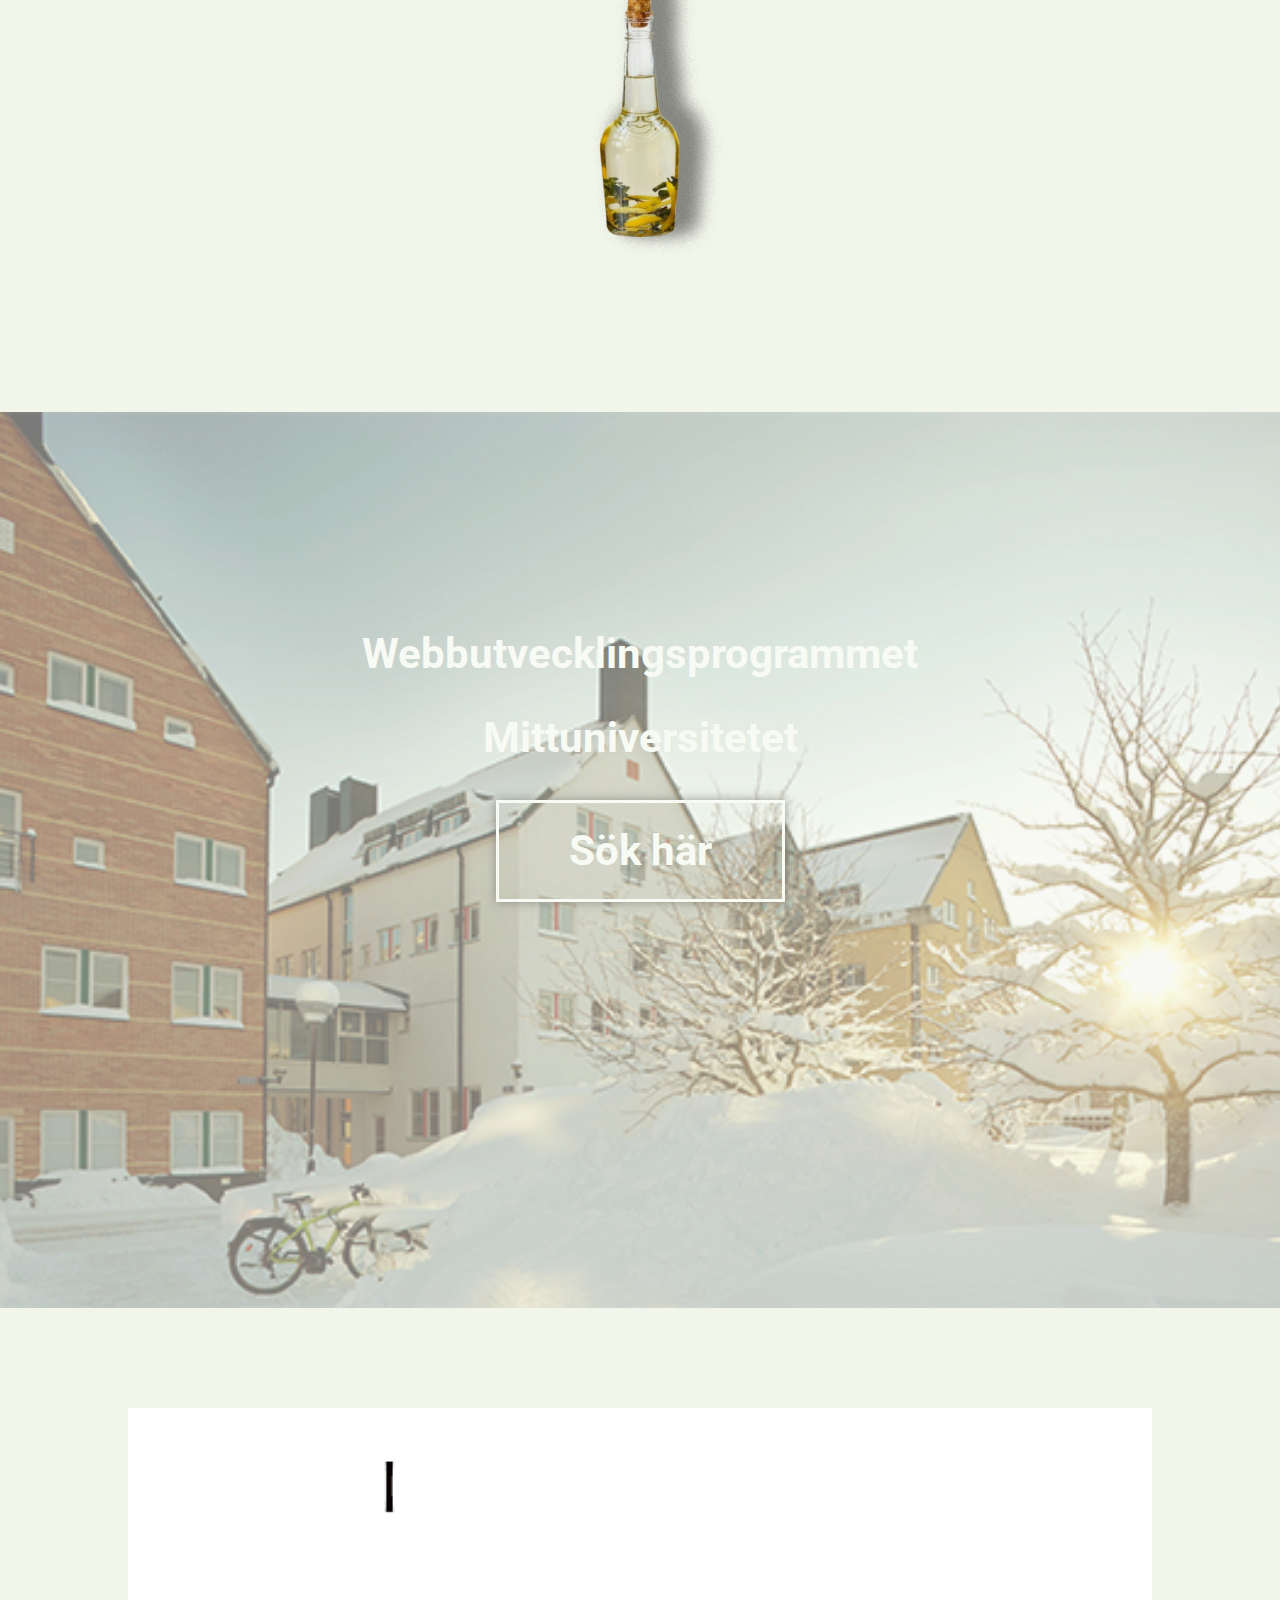
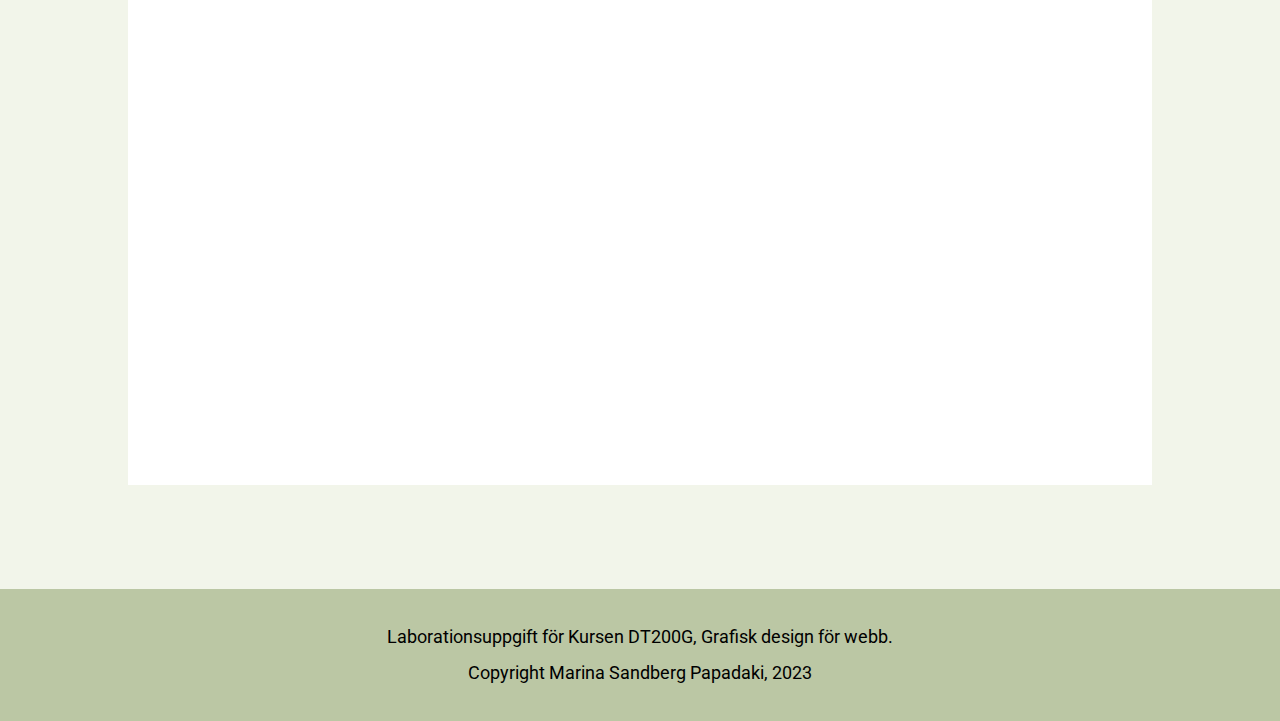
==== commit 4c70cb92: "corre3ctions after validation" ====
--- a/index.html
+++ b/index.html
@@ -16,12 +16,12 @@
 </head>
 <body>
     <header>
-        <picture><a href="index.html"><img id="logo" src="images/logo.svg" alt="logo image"></a></picture>
+        <a href="index.html"><img id="logo" src="images/logo.svg" alt="logo image"></a>
         <!--Regular menu-->
         <ul id="regular">
-            <h6><a href="index.html">STARTSIDA</a></h6>
-            <h6><a href="om mig.html">OM MIG</a></h6>
-            <h6><a href="bildbehandling.html">BILDBEHANDLING</a></h6>
+            <a href="index.html">STARTSIDA</a>
+            <a href="om_mig.html">OM MIG</a>
+            <a href="bildbehandling.html">BILDBEHANDLING</a>
         </ul>
         <!--Burger menu-->
         <button class="menu-btn open" id="open-menu">
@@ -44,7 +44,7 @@
             </button>
             <ul>
                 <li><a href="index.html">STARTSIDA</a></li>
-                <li><a href="om mig.html">OM MIG</a></li>
+                <li><a href="om_mig.html">OM MIG</a></li>
                 <li><a href="bildbehandling.html">BILDBEHANDLING</a></li>
             </ul>
         </nav>
@@ -53,21 +53,21 @@
         <picture>
             <source media="(min-width: 1521px)" srcset="images/stor_bild.jpg">
             <source media="(min-width: 801px)" srcset="images/mellan_bild.jpg">
-            <img src="images/liten_bild.jpg">
+            <img src="images/liten_bild.jpg" alt="liten_bild">
         </picture>
     </section>
     <section id="products">
         <h1>Senaste produkterna</h1>
         <div>
-            <picture class="product"><img src="images/frilaggning01.png"></picture>
-            <picture class="product"><img src="images/frilaggning02.png"></picture>
-            <picture class="product"><img src="images/frilaggning03.png"></picture>
+            <picture class="product"><img src="images/frilaggning01.png" alt="frilaggning01"></picture>
+            <picture class="product"><img src="images/frilaggning02.png" alt="frilaggning02"></picture>
+            <picture class="product"><img src="images/frilaggning03.png" alt="frilaggning03"></picture>
         </div>
     </section>
     <section id="program">
         <h1 class="nowrap vit-text">Webbutvecklingsprogrammet <br> Mittuniversitetet</h1>
         <h1 class="wrap vit-text">Webbutvecklings-<br>programmet <br> Mittuniversitetet <br></h1>
-        <button><h1 class="vit-text">Sök här</h1></button>
+        <button class="vit-text">Sök här</button>
     </section>
     <section id="gif">
         <img src="images/reklam_banner.gif" alt="reklam banner">
--- a/styles.css
+++ b/styles.css
@@ -18,7 +18,7 @@
     
 }
 
-h1 {
+h1, button {
     font-size: 42px;
     font-weight: bold;
     color:  var(--pink);
@@ -43,7 +43,7 @@
     font-weight: bold;
     color: var(--dark);
 }
-h6 {
+ul a {
     font-size: 20px;
     font-weight: bold;
     color: var(--dark);
